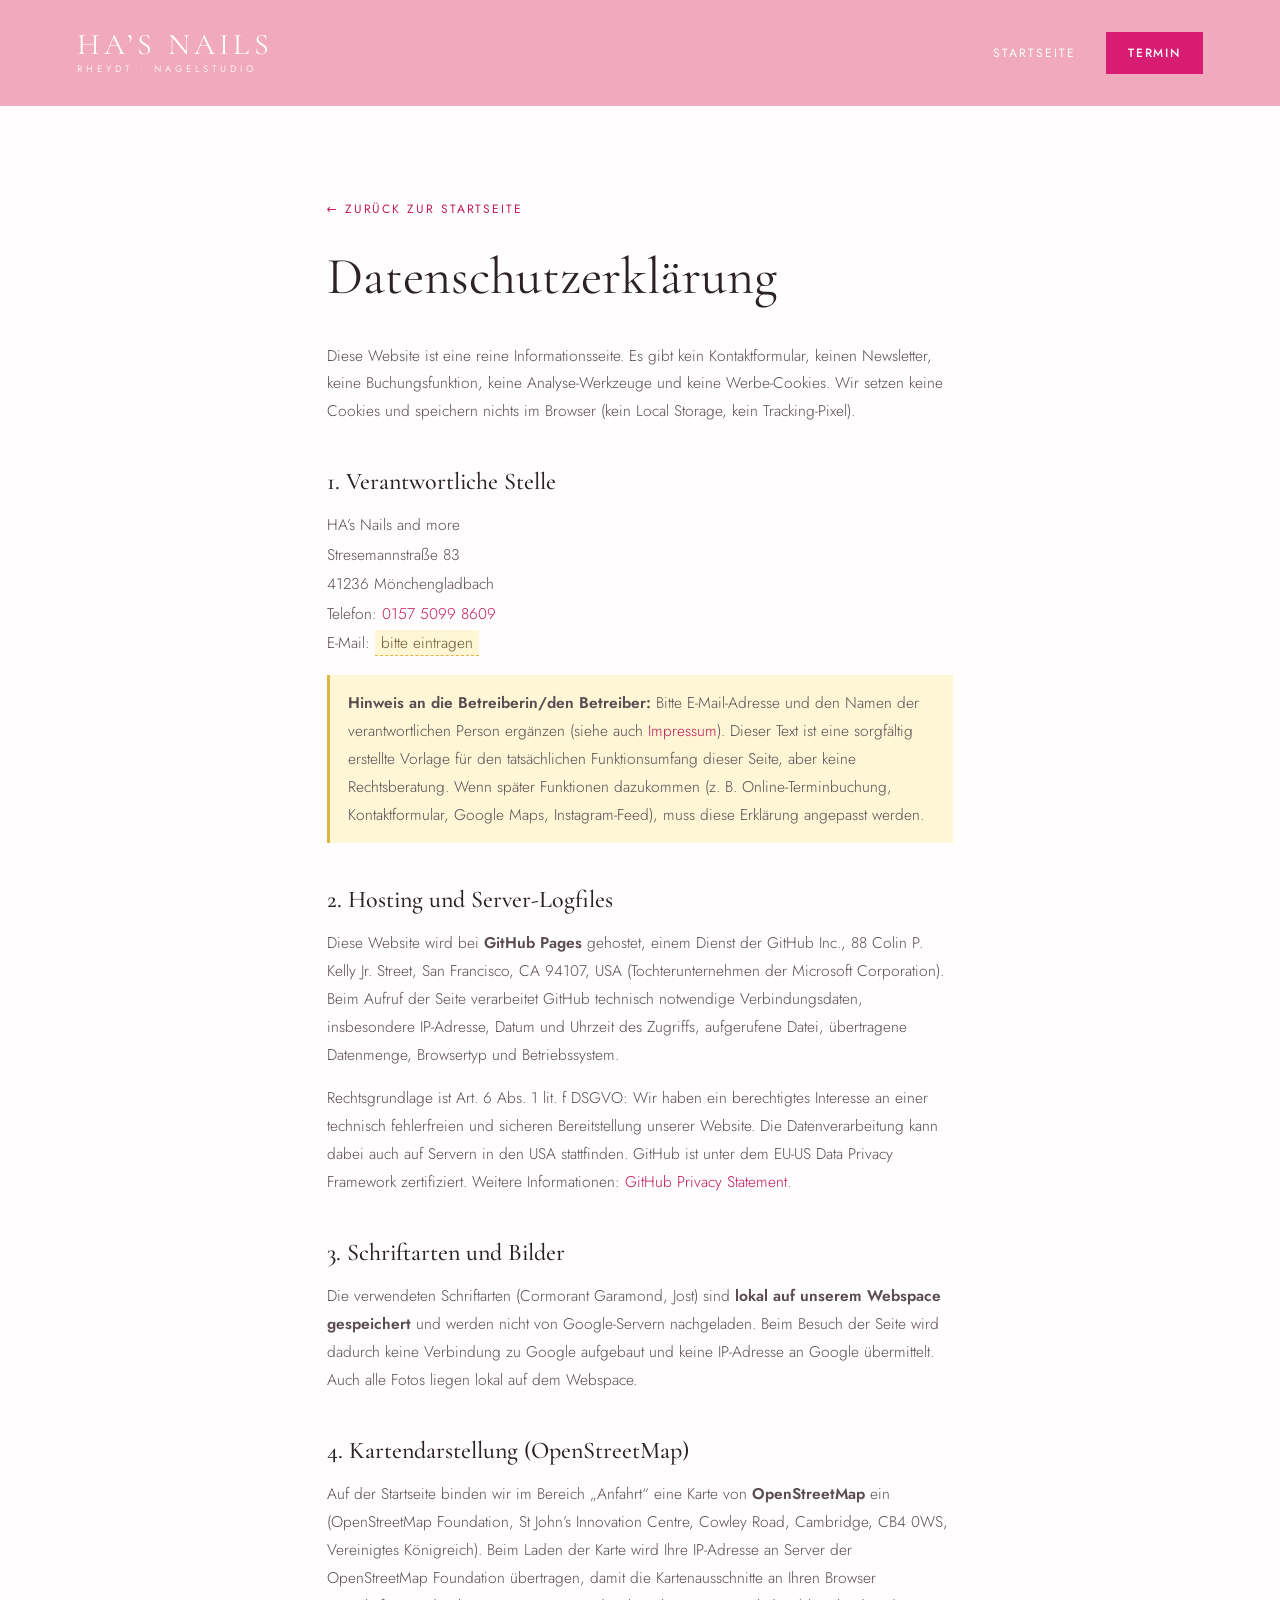
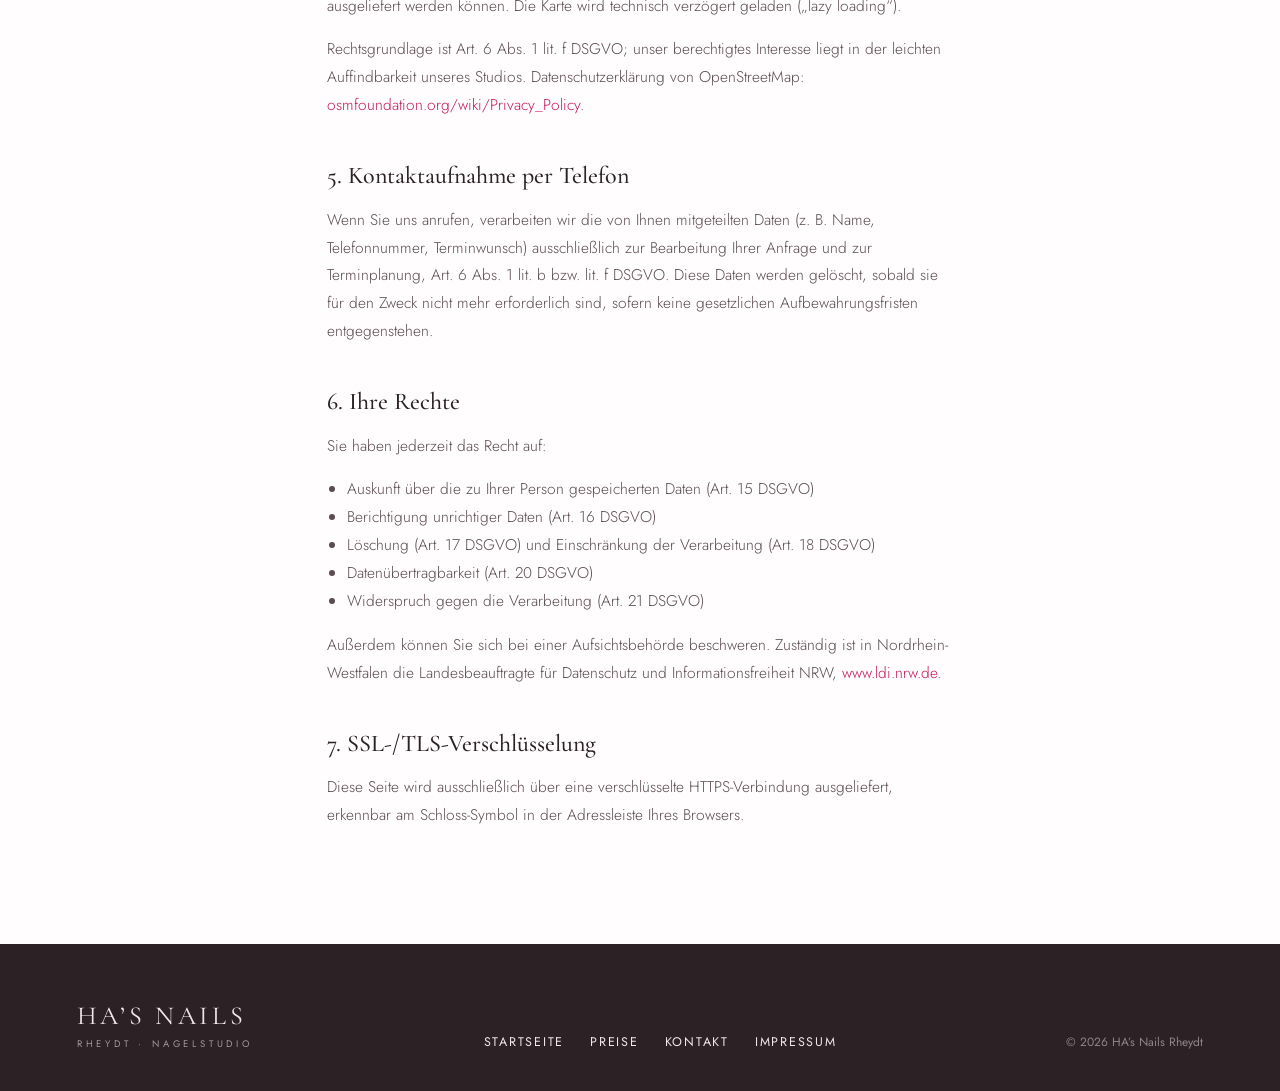
==== datenschutz.html @ 229a4b53 "Website für HA's Nails Rheydt aus Design-Entwurf umgesetzt Statische Umsetzung des Claude-Design-Ent" ====
<!DOCTYPE html>
<html lang="de">
<head>
<meta charset="utf-8">
<meta name="viewport" content="width=device-width, initial-scale=1">
<title>Datenschutz &ndash; HA&rsquo;s Nails Rheydt</title>
<meta name="description" content="Datenschutzerklärung des Nagelstudios HA&rsquo;s Nails in Mönchengladbach-Rheydt.">
<meta name="robots" content="noindex">
<meta name="theme-color" content="#f0a9bd">
<link rel="icon" href="assets/favicon.svg" type="image/svg+xml">
<link rel="stylesheet" href="assets/fonts/fonts.css">
<link rel="stylesheet" href="assets/css/style.css">
</head>
<body>

<div class="legal-header">
  <header class="topbar">
    <a class="brand" href="index.html">
      <span class="brand__name">HA&rsquo;S NAILS</span>
      <span class="brand__sub">RHEYDT &middot; NAGELSTUDIO</span>
    </a>
    <nav class="nav">
      <a href="index.html">Startseite</a>
      <a class="btn btn--sm" href="tel:+4915750998609">Termin</a>
    </nav>
  </header>
</div>

<main class="legal">
  <a class="legal__back" href="index.html">&larr; Zurück zur Startseite</a>
  <h1>Datenschutzerklärung</h1>

  <p>
    Diese Website ist eine reine Informationsseite. Es gibt kein Kontaktformular, keinen Newsletter,
    keine Buchungsfunktion, keine Analyse-Werkzeuge und keine Werbe-Cookies. Wir setzen keine Cookies und
    speichern nichts im Browser (kein Local Storage, kein Tracking-Pixel).
  </p>

  <h2>1. Verantwortliche Stelle</h2>
  <address>
    HA&rsquo;s Nails and more<br>
    Stresemannstraße 83<br>
    41236 Mönchengladbach<br>
    Telefon: <a href="tel:+4915750998609">0157 5099 8609</a><br>
    E-Mail: <span data-todo>bitte eintragen</span>
  </address>
  <p class="todo">
    <strong>Hinweis an die Betreiberin/den Betreiber:</strong> Bitte E-Mail-Adresse und den Namen der
    verantwortlichen Person ergänzen (siehe auch <a href="impressum.html">Impressum</a>). Dieser Text ist
    eine sorgfältig erstellte Vorlage für den tatsächlichen Funktionsumfang dieser Seite, aber keine
    Rechtsberatung. Wenn später Funktionen dazukommen (z.&nbsp;B. Online-Terminbuchung, Kontaktformular,
    Google&nbsp;Maps, Instagram-Feed), muss diese Erklärung angepasst werden.
  </p>

  <h2>2. Hosting und Server-Logfiles</h2>
  <p>
    Diese Website wird bei <strong>GitHub Pages</strong> gehostet, einem Dienst der GitHub&nbsp;Inc.,
    88 Colin P. Kelly Jr. Street, San Francisco, CA 94107, USA (Tochterunternehmen der Microsoft&nbsp;Corporation).
    Beim Aufruf der Seite verarbeitet GitHub technisch notwendige Verbindungsdaten, insbesondere
    IP-Adresse, Datum und Uhrzeit des Zugriffs, aufgerufene Datei, übertragene Datenmenge,
    Browsertyp und Betriebssystem.
  </p>
  <p>
    Rechtsgrundlage ist Art.&nbsp;6 Abs.&nbsp;1 lit.&nbsp;f DSGVO: Wir haben ein berechtigtes Interesse an
    einer technisch fehlerfreien und sicheren Bereitstellung unserer Website. Die Datenverarbeitung kann
    dabei auch auf Servern in den USA stattfinden. GitHub ist unter dem
    EU-US Data Privacy Framework zertifiziert. Weitere Informationen:
    <a href="https://docs.github.com/site-policy/privacy-policies/github-general-privacy-statement" target="_blank" rel="noopener">GitHub Privacy Statement</a>.
  </p>

  <h2>3. Schriftarten und Bilder</h2>
  <p>
    Die verwendeten Schriftarten (Cormorant&nbsp;Garamond, Jost) sind <strong>lokal auf unserem Webspace
    gespeichert</strong> und werden nicht von Google-Servern nachgeladen. Beim Besuch der Seite wird
    dadurch keine Verbindung zu Google aufgebaut und keine IP-Adresse an Google übermittelt.
    Auch alle Fotos liegen lokal auf dem Webspace.
  </p>

  <h2>4. Kartendarstellung (OpenStreetMap)</h2>
  <p>
    Auf der Startseite binden wir im Bereich „Anfahrt“ eine Karte von
    <strong>OpenStreetMap</strong> ein (OpenStreetMap Foundation, St John&rsquo;s Innovation Centre,
    Cowley Road, Cambridge, CB4 0WS, Vereinigtes Königreich). Beim Laden der Karte wird Ihre IP-Adresse
    an Server der OpenStreetMap Foundation übertragen, damit die Kartenausschnitte an Ihren Browser
    ausgeliefert werden können. Die Karte wird technisch verzögert geladen („lazy loading“).
  </p>
  <p>
    Rechtsgrundlage ist Art.&nbsp;6 Abs.&nbsp;1 lit.&nbsp;f DSGVO; unser berechtigtes Interesse liegt in
    der leichten Auffindbarkeit unseres Studios. Datenschutzerklärung von OpenStreetMap:
    <a href="https://osmfoundation.org/wiki/Privacy_Policy" target="_blank" rel="noopener">osmfoundation.org/wiki/Privacy_Policy</a>.
  </p>

  <h2>5. Kontaktaufnahme per Telefon</h2>
  <p>
    Wenn Sie uns anrufen, verarbeiten wir die von Ihnen mitgeteilten Daten (z.&nbsp;B. Name, Telefonnummer,
    Terminwunsch) ausschließlich zur Bearbeitung Ihrer Anfrage und zur Terminplanung, Art.&nbsp;6
    Abs.&nbsp;1 lit.&nbsp;b bzw. lit.&nbsp;f DSGVO. Diese Daten werden gelöscht, sobald sie für den Zweck
    nicht mehr erforderlich sind, sofern keine gesetzlichen Aufbewahrungsfristen entgegenstehen.
  </p>

  <h2>6. Ihre Rechte</h2>
  <p>Sie haben jederzeit das Recht auf:</p>
  <ul>
    <li>Auskunft über die zu Ihrer Person gespeicherten Daten (Art.&nbsp;15 DSGVO)</li>
    <li>Berichtigung unrichtiger Daten (Art.&nbsp;16 DSGVO)</li>
    <li>Löschung (Art.&nbsp;17 DSGVO) und Einschränkung der Verarbeitung (Art.&nbsp;18 DSGVO)</li>
    <li>Datenübertragbarkeit (Art.&nbsp;20 DSGVO)</li>
    <li>Widerspruch gegen die Verarbeitung (Art.&nbsp;21 DSGVO)</li>
  </ul>
  <p>
    Außerdem können Sie sich bei einer Aufsichtsbehörde beschweren. Zuständig ist in Nordrhein-Westfalen
    die Landesbeauftragte für Datenschutz und Informationsfreiheit NRW,
    <a href="https://www.ldi.nrw.de" target="_blank" rel="noopener">www.ldi.nrw.de</a>.
  </p>

  <h2>7. SSL-/TLS-Verschlüsselung</h2>
  <p>
    Diese Seite wird ausschließlich über eine verschlüsselte HTTPS-Verbindung ausgeliefert, erkennbar am
    Schloss-Symbol in der Adressleiste Ihres Browsers.
  </p>
</main>

<footer class="footer">
  <div class="footer__inner">
    <div>
      <div class="footer__name">HA&rsquo;S NAILS</div>
      <div class="footer__sub">RHEYDT &middot; NAGELSTUDIO</div>
    </div>
    <nav class="footer__nav">
      <a href="index.html">Startseite</a>
      <a href="index.html#preise">Preise</a>
      <a href="index.html#kontakt">Kontakt</a>
      <a href="impressum.html">Impressum</a>
    </nav>
    <div class="footer__meta">&copy; 2026 HA&rsquo;s Nails Rheydt</div>
  </div>
</footer>

</body>
</html>
---- assets/fonts/fonts.css ----
@font-face {
  font-family: 'Cormorant Garamond';
  font-style: normal;
  font-weight: 300;
  font-display: swap;
  src: url(./co3bmX5slCNuHLi8bLeY9MK7whWMhyjYp3tKgS4.woff2) format('woff2');
  unicode-range: U+0100-02BA, U+02BD-02C5, U+02C7-02CC, U+02CE-02D7, U+02DD-02FF, U+0304, U+0308, U+0329, U+1D00-1DBF, U+1E00-1E9F, U+1EF2-1EFF, U+2020, U+20A0-20AB, U+20AD-20C0, U+2113, U+2C60-2C7F, U+A720-A7FF;
}
@font-face {
  font-family: 'Cormorant Garamond';
  font-style: normal;
  font-weight: 300;
  font-display: swap;
  src: url(./co3bmX5slCNuHLi8bLeY9MK7whWMhyjYqXtK.woff2) format('woff2');
  unicode-range: U+0000-00FF, U+0131, U+0152-0153, U+02BB-02BC, U+02C6, U+02DA, U+02DC, U+0304, U+0308, U+0329, U+2000-206F, U+20AC, U+2122, U+2191, U+2193, U+2212, U+2215, U+FEFF, U+FFFD;
}
@font-face {
  font-family: 'Cormorant Garamond';
  font-style: normal;
  font-weight: 400;
  font-display: swap;
  src: url(./co3bmX5slCNuHLi8bLeY9MK7whWMhyjYp3tKgS4.woff2) format('woff2');
  unicode-range: U+0100-02BA, U+02BD-02C5, U+02C7-02CC, U+02CE-02D7, U+02DD-02FF, U+0304, U+0308, U+0329, U+1D00-1DBF, U+1E00-1E9F, U+1EF2-1EFF, U+2020, U+20A0-20AB, U+20AD-20C0, U+2113, U+2C60-2C7F, U+A720-A7FF;
}
@font-face {
  font-family: 'Cormorant Garamond';
  font-style: normal;
  font-weight: 400;
  font-display: swap;
  src: url(./co3bmX5slCNuHLi8bLeY9MK7whWMhyjYqXtK.woff2) format('woff2');
  unicode-range: U+0000-00FF, U+0131, U+0152-0153, U+02BB-02BC, U+02C6, U+02DA, U+02DC, U+0304, U+0308, U+0329, U+2000-206F, U+20AC, U+2122, U+2191, U+2193, U+2212, U+2215, U+FEFF, U+FFFD;
}
@font-face {
  font-family: 'Cormorant Garamond';
  font-style: normal;
  font-weight: 500;
  font-display: swap;
  src: url(./co3bmX5slCNuHLi8bLeY9MK7whWMhyjYp3tKgS4.woff2) format('woff2');
  unicode-range: U+0100-02BA, U+02BD-02C5, U+02C7-02CC, U+02CE-02D7, U+02DD-02FF, U+0304, U+0308, U+0329, U+1D00-1DBF, U+1E00-1E9F, U+1EF2-1EFF, U+2020, U+20A0-20AB, U+20AD-20C0, U+2113, U+2C60-2C7F, U+A720-A7FF;
}
@font-face {
  font-family: 'Cormorant Garamond';
  font-style: normal;
  font-weight: 500;
  font-display: swap;
  src: url(./co3bmX5slCNuHLi8bLeY9MK7whWMhyjYqXtK.woff2) format('woff2');
  unicode-range: U+0000-00FF, U+0131, U+0152-0153, U+02BB-02BC, U+02C6, U+02DA, U+02DC, U+0304, U+0308, U+0329, U+2000-206F, U+20AC, U+2122, U+2191, U+2193, U+2212, U+2215, U+FEFF, U+FFFD;
}
@font-face {
  font-family: 'Jost';
  font-style: normal;
  font-weight: 300;
  font-display: swap;
  src: url(./92zatBhPNqw73ord4iYl.woff2) format('woff2');
  unicode-range: U+0100-02BA, U+02BD-02C5, U+02C7-02CC, U+02CE-02D7, U+02DD-02FF, U+0304, U+0308, U+0329, U+1D00-1DBF, U+1E00-1E9F, U+1EF2-1EFF, U+2020, U+20A0-20AB, U+20AD-20C0, U+2113, U+2C60-2C7F, U+A720-A7FF;
}
@font-face {
  font-family: 'Jost';
  font-style: normal;
  font-weight: 300;
  font-display: swap;
  src: url(./92zatBhPNqw73oTd4g.woff2) format('woff2');
  unicode-range: U+0000-00FF, U+0131, U+0152-0153, U+02BB-02BC, U+02C6, U+02DA, U+02DC, U+0304, U+0308, U+0329, U+2000-206F, U+20AC, U+2122, U+2191, U+2193, U+2212, U+2215, U+FEFF, U+FFFD;
}
@font-face {
  font-family: 'Jost';
  font-style: normal;
  font-weight: 400;
  font-display: swap;
  src: url(./92zatBhPNqw73ord4iYl.woff2) format('woff2');
  unicode-range: U+0100-02BA, U+02BD-02C5, U+02C7-02CC, U+02CE-02D7, U+02DD-02FF, U+0304, U+0308, U+0329, U+1D00-1DBF, U+1E00-1E9F, U+1EF2-1EFF, U+2020, U+20A0-20AB, U+20AD-20C0, U+2113, U+2C60-2C7F, U+A720-A7FF;
}
@font-face {
  font-family: 'Jost';
  font-style: normal;
  font-weight: 400;
  font-display: swap;
  src: url(./92zatBhPNqw73oTd4g.woff2) format('woff2');
  unicode-range: U+0000-00FF, U+0131, U+0152-0153, U+02BB-02BC, U+02C6, U+02DA, U+02DC, U+0304, U+0308, U+0329, U+2000-206F, U+20AC, U+2122, U+2191, U+2193, U+2212, U+2215, U+FEFF, U+FFFD;
}
@font-face {
  font-family: 'Jost';
  font-style: normal;
  font-weight: 500;
  font-display: swap;
  src: url(./92zatBhPNqw73ord4iYl.woff2) format('woff2');
  unicode-range: U+0100-02BA, U+02BD-02C5, U+02C7-02CC, U+02CE-02D7, U+02DD-02FF, U+0304, U+0308, U+0329, U+1D00-1DBF, U+1E00-1E9F, U+1EF2-1EFF, U+2020, U+20A0-20AB, U+20AD-20C0, U+2113, U+2C60-2C7F, U+A720-A7FF;
}
@font-face {
  font-family: 'Jost';
  font-style: normal;
  font-weight: 500;
  font-display: swap;
  src: url(./92zatBhPNqw73oTd4g.woff2) format('woff2');
  unicode-range: U+0000-00FF, U+0131, U+0152-0153, U+02BB-02BC, U+02C6, U+02DA, U+02DC, U+0304, U+0308, U+0329, U+2000-206F, U+20AC, U+2122, U+2191, U+2193, U+2212, U+2215, U+FEFF, U+FFFD;
}
@font-face {
  font-family: 'Jost';
  font-style: normal;
  font-weight: 600;
  font-display: swap;
  src: url(./92zatBhPNqw73ord4iYl.woff2) format('woff2');
  unicode-range: U+0100-02BA, U+02BD-02C5, U+02C7-02CC, U+02CE-02D7, U+02DD-02FF, U+0304, U+0308, U+0329, U+1D00-1DBF, U+1E00-1E9F, U+1EF2-1EFF, U+2020, U+20A0-20AB, U+20AD-20C0, U+2113, U+2C60-2C7F, U+A720-A7FF;
}
@font-face {
  font-family: 'Jost';
  font-style: normal;
  font-weight: 600;
  font-display: swap;
  src: url(./92zatBhPNqw73oTd4g.woff2) format('woff2');
  unicode-range: U+0000-00FF, U+0131, U+0152-0153, U+02BB-02BC, U+02C6, U+02DA, U+02DC, U+0304, U+0308, U+0329, U+2000-206F, U+20AC, U+2122, U+2191, U+2193, U+2212, U+2215, U+FEFF, U+FFFD;
}
---- assets/css/style.css ----
/* HA's Nails Rheydt — Nagelstudio Mönchengladbach */

:root {
  --pink:        #f0a9bd;
  --pink-soft:   #faeef1;
  --pink-line:   #eddbe1;
  --accent:      #d81b73;
  --accent-dark: #ad0f58;
  --link:        #c2185b;
  --ink:         #2c2226;
  --ink-soft:    #5b4b52;
  --ink-mute:    #7b6a71;
  --label:       #c48a9b;
  --paper:       #fffdfd;
  --serif: 'Cormorant Garamond', Georgia, serif;
  --sans: 'Jost', system-ui, -apple-system, 'Segoe UI', sans-serif;
}

* { box-sizing: border-box; }

html { scroll-behavior: smooth; }

body {
  margin: 0;
  background: var(--paper);
  font-family: var(--sans);
  color: var(--ink);
  -webkit-font-smoothing: antialiased;
  overflow-x: hidden;
}

img { max-width: 100%; display: block; }

a { color: var(--link); text-decoration: none; transition: color .2s ease; }
a:hover { color: #8e1144; }

:focus-visible { outline: 2px solid var(--accent); outline-offset: 3px; }

h1, h2, h3 { text-wrap: balance; }

.wrap { max-width: 1180px; margin: 0 auto; }

.eyebrow {
  font-size: 10.5px;
  letter-spacing: .36em;
  text-transform: uppercase;
  color: var(--label);
  margin: 0 0 14px;
}

.h-serif {
  font-family: var(--serif);
  font-weight: 400;
  font-size: clamp(30px, 3.4vw, 44px);
  line-height: 1.15;
  margin: 0;
}

.btn {
  display: inline-block;
  background: var(--accent);
  color: #fff;
  padding: 16px 32px;
  font-size: 12px;
  letter-spacing: .2em;
  text-transform: uppercase;
  font-weight: 500;
  transition: background .25s ease, transform .25s ease;
}
.btn:hover { background: var(--accent-dark); color: #fff; transform: translateY(-2px); }
.btn--sm { padding: 12px 22px; letter-spacing: .16em; }

@keyframes rise { from { opacity: 0; transform: translateY(14px); } to { opacity: 1; transform: none; } }

/* ---------- HERO ---------- */

.hero {
  position: relative;
  background: var(--pink);
  padding: 0 0 90px;
  clip-path: polygon(0 0, 100% 0, 100% 90%, 0 100%);
}

.topbar {
  display: flex;
  align-items: center;
  justify-content: space-between;
  gap: 32px;
  padding: 30px 6vw 0;
  max-width: 1400px;
  margin: 0 auto;
}

.brand { display: flex; flex-direction: column; gap: 2px; }
.brand__name {
  font-family: var(--serif);
  font-size: 30px;
  letter-spacing: .14em;
  color: #fff;
  line-height: 1;
}
.brand__sub { font-size: 9.5px; letter-spacing: .42em; color: #ffffffcc; }

.nav { display: flex; align-items: center; gap: 30px; }
.nav a {
  color: #fff;
  font-size: 12px;
  letter-spacing: .16em;
  text-transform: uppercase;
}
.nav a:hover { color: #ffffffcc; }
.nav .btn:hover { color: #fff; }

.nav-toggle {
  display: none;
  background: none;
  border: 0;
  color: #fff;
  font-size: 11px;
  letter-spacing: .2em;
  text-transform: uppercase;
  padding: 10px 0;
  cursor: pointer;
  font-family: var(--sans);
}

.hero__grid {
  display: grid;
  grid-template-columns: minmax(320px, 1fr) minmax(320px, 1.05fr);
  gap: 40px;
  align-items: center;
  max-width: 1400px;
  margin: 0 auto;
  padding: 70px 6vw 0;
}

.hero__text { animation: rise .7s ease both; }

.hero h1 {
  font-family: var(--serif);
  font-weight: 300;
  font-size: clamp(46px, 5.6vw, 86px);
  line-height: 1.03;
  color: #fff;
  margin: 0 0 26px;
}

.hero p {
  font-size: 16px;
  line-height: 1.75;
  color: #ffffffdd;
  max-width: 430px;
  margin: 0 0 34px;
  font-weight: 300;
}

.hero__cta { display: flex; flex-wrap: wrap; gap: 14px; align-items: center; }
.hero__cta span { font-size: 13px; color: #ffffffcc; letter-spacing: .05em; }

.hero__media {
  position: relative;
  height: clamp(320px, 38vw, 470px);
  animation: rise .7s .1s ease both;
}
.hero__media img {
  width: 100%;
  height: 100%;
  object-fit: cover;
  border-radius: 4px;
  box-shadow: 0 30px 60px -30px #2c222666;
}

/* ---------- STUDIO ---------- */

.studio {
  max-width: 1180px;
  margin: 0 auto;
  padding: clamp(60px, 7vw, 100px) 6vw 110px;
  position: relative;
  z-index: 2;
}

.studio__grid {
  display: grid;
  grid-template-columns: minmax(280px, .85fr) minmax(300px, 1fr);
  gap: clamp(36px, 6vw, 90px);
  align-items: center;
}

.studio__media {
  height: clamp(360px, 42vw, 520px);
  box-shadow: 0 30px 60px -30px #2c222640;
}
.studio__media img { width: 100%; height: 100%; object-fit: cover; }

.studio h2 {
  font-family: var(--serif);
  font-weight: 400;
  font-size: clamp(32px, 3.6vw, 46px);
  line-height: 1.12;
  margin: 0 0 22px;
}

.studio__lead {
  font-size: 15.5px;
  line-height: 1.8;
  color: var(--ink-soft);
  margin: 0 0 26px;
  font-weight: 300;
  max-width: 520px;
}

.ticks { list-style: none; padding: 0; margin: 0; display: flex; flex-direction: column; gap: 16px; }
.ticks li { display: flex; gap: 14px; align-items: flex-start; }
.ticks li::before {
  content: "";
  flex: none;
  width: 7px;
  height: 7px;
  border-radius: 50%;
  background: #e88ba6;
  margin-top: 8px;
}
.ticks span { font-size: 15px; line-height: 1.7; color: var(--ink-soft); font-weight: 300; }

/* ---------- CLAIM ---------- */

.claim { text-align: center; padding: 0 6vw 100px; }
.claim__rule { width: 52px; height: 1px; background: #e6c4ce; margin: 0 auto 26px; }
.claim h2 {
  font-family: var(--serif);
  font-weight: 400;
  font-size: clamp(34px, 5vw, 64px);
  margin: 0;
  line-height: 1.1;
}

/* ---------- LEISTUNGEN ---------- */

.services { background: var(--pink-soft); padding: clamp(70px, 8vw, 110px) 6vw; }

.services__head {
  display: flex;
  flex-wrap: wrap;
  align-items: flex-end;
  justify-content: space-between;
  gap: 24px;
  margin-bottom: 52px;
}
.services__head p { font-size: 14px; color: var(--ink-mute); margin: 0; font-weight: 300; max-width: 380px; }

.services__grid {
  display: grid;
  grid-template-columns: repeat(auto-fit, minmax(250px, 1fr));
  gap: 14px;
}

.card {
  background: var(--paper);
  border: 1px solid var(--pink-line);
  padding: 38px 32px 42px;
  display: flex;
  flex-direction: column;
  gap: 12px;
  transition: background .25s ease, transform .25s ease, box-shadow .25s ease;
}
.card:hover {
  background: #fff;
  transform: translateY(-4px);
  box-shadow: 0 24px 40px -28px #2c222659;
}
.card__no { font-family: var(--serif); font-size: 24px; color: #e2a3b5; }
.card h3 { font-family: var(--serif); font-weight: 500; font-size: 23px; margin: 0; }
.card p { font-size: 14.5px; line-height: 1.7; color: #6b5b62; margin: 0; font-weight: 300; }
.card__price {
  margin-top: auto;
  padding-top: 18px;
  font-size: 12px;
  letter-spacing: .16em;
  text-transform: uppercase;
  color: var(--link);
}

/* ---------- GALERIE ---------- */

.gallery { padding: clamp(70px, 8vw, 110px) 6vw; }
.gallery__head { text-align: center; margin-bottom: 46px; }
.gallery__head .eyebrow { margin-bottom: 12px; }

.gallery__grid {
  display: grid;
  grid-template-columns: repeat(auto-fit, minmax(220px, 1fr));
  grid-auto-rows: 230px;
  gap: 14px;
}
.gallery__grid figure { margin: 0; overflow: hidden; border-radius: 3px; }
.gallery__grid img {
  width: 100%;
  height: 100%;
  object-fit: cover;
  transition: transform .6s cubic-bezier(.2, .7, .3, 1);
}
.gallery__grid figure:hover img { transform: scale(1.05); }
.tall { grid-row: span 2; }
.wide { grid-column: span 2; }

/* ---------- PREISE ---------- */

.prices { padding: 0 6vw clamp(70px, 8vw, 110px); }
.prices__inner {
  max-width: 940px;
  margin: 0 auto;
  border-top: 1px solid var(--pink-line);
  padding-top: clamp(50px, 6vw, 80px);
}
.prices h2 { margin-bottom: 8px; }
.prices__note { font-size: 14px; color: var(--ink-mute); margin: 0 0 40px; font-weight: 300; }

.prices__grid {
  display: grid;
  grid-template-columns: repeat(auto-fit, minmax(330px, 1fr));
  gap: clamp(30px, 5vw, 64px);
}

.group h3 {
  font-size: 11px;
  letter-spacing: .3em;
  text-transform: uppercase;
  color: var(--link);
  margin: 0 0 22px;
  font-weight: 600;
}
.row {
  display: flex;
  align-items: baseline;
  gap: 10px;
  padding: 13px 0;
  border-bottom: 1px dashed #ecdde2;
}
.row__name { font-size: 15.5px; font-weight: 400; }
.row__fill { flex: 1; }
.row__price { font-family: var(--serif); font-size: 19px; color: #3a2c32; }

/* ---------- KONTAKT ---------- */

.contact { padding: clamp(70px, 8vw, 110px) 6vw; }
.contact__grid {
  display: grid;
  grid-template-columns: repeat(auto-fit, minmax(300px, 1fr));
  gap: clamp(36px, 6vw, 72px);
}
.contact h2 {
  font-family: var(--serif);
  font-weight: 400;
  font-size: clamp(30px, 3.4vw, 44px);
  margin: 0 0 28px;
  line-height: 1.1;
}
.contact__links { display: flex; flex-direction: column; gap: 10px; margin-bottom: 32px; align-items: flex-start; }
.contact__phone { font-size: 19px; letter-spacing: .02em; }
.contact__route { font-size: 14px; letter-spacing: .14em; text-transform: uppercase; }
.contact h3 {
  font-size: 11px;
  letter-spacing: .3em;
  text-transform: uppercase;
  color: var(--link);
  margin: 0 0 16px;
  font-weight: 600;
}
.hours { max-width: 400px; }
.hours__row {
  display: flex;
  justify-content: space-between;
  gap: 16px;
  padding: 11px 0;
  border-bottom: 1px solid #f2e6ea;
  font-size: 15px;
  font-weight: 300;
}
.hours__row--today { font-weight: 500; }
.hours__day { color: #3a2c32; }
.hours__time { color: #6b5b62; }

.map {
  min-height: clamp(320px, 36vw, 460px);
  border-radius: 3px;
  overflow: hidden;
  border: 1px solid var(--pink-line);
}
.map iframe { width: 100%; height: 100%; min-height: clamp(320px, 36vw, 460px); border: 0; display: block; }

/* ---------- FOOTER ---------- */

.footer { background: var(--ink); color: #f3e6ea; padding: 56px 6vw 40px; }
.footer__inner {
  max-width: 1180px;
  margin: 0 auto;
  display: flex;
  flex-wrap: wrap;
  gap: 28px;
  justify-content: space-between;
  align-items: flex-end;
}
.footer__name { font-family: var(--serif); font-size: 26px; letter-spacing: .14em; margin-bottom: 6px; }
.footer__sub { font-size: 9.5px; letter-spacing: .4em; color: #f3e6ea99; }
.footer__nav { display: flex; flex-wrap: wrap; gap: 26px; font-size: 12.5px; letter-spacing: .14em; text-transform: uppercase; }
.footer__nav a { color: #f3e6ea; }
.footer__nav a:hover { color: var(--pink); }
.footer__meta { font-size: 12px; color: #f3e6ea80; }
.footer__credit {
  max-width: 1180px;
  margin: 36px auto 0;
  padding-top: 20px;
  border-top: 1px solid #ffffff1a;
  font-size: 11px;
  color: #f3e6ea66;
  line-height: 1.7;
}
.footer__credit a { color: #f3e6ea99; text-decoration: underline; }

/* ---------- LEGAL PAGES ---------- */

.legal { max-width: 780px; margin: 0 auto; padding: clamp(50px, 7vw, 90px) 6vw clamp(60px, 8vw, 100px); }
.legal__back { font-size: 12px; letter-spacing: .16em; text-transform: uppercase; }
.legal h1 {
  font-family: var(--serif);
  font-weight: 400;
  font-size: clamp(32px, 4.4vw, 52px);
  margin: 26px 0 34px;
}
.legal h2 {
  font-family: var(--serif);
  font-weight: 500;
  font-size: 24px;
  margin: 42px 0 14px;
}
.legal p, .legal li { font-size: 15.5px; line-height: 1.8; color: var(--ink-soft); font-weight: 300; }
.legal ul { padding-left: 20px; }
.legal address { font-style: normal; font-size: 15.5px; line-height: 1.9; color: var(--ink-soft); font-weight: 300; }
.legal .topbar { background: var(--pink); }
.todo {
  background: #fff6d6;
  border-left: 3px solid #e0b44a;
  padding: 14px 18px;
  font-size: 14px;
  line-height: 1.7;
  color: #6b5730;
  margin: 18px 0;
}

.legal-header { background: var(--pink); padding-bottom: 30px; }

/* ---------- RESPONSIVE ---------- */

@media (max-width: 900px) {
  .hero { clip-path: polygon(0 0, 100% 0, 100% 96%, 0 100%); padding-bottom: 70px; }
  .hero__grid { grid-template-columns: 1fr; gap: 34px; padding-top: 48px; }
  .hero__media { height: clamp(260px, 60vw, 380px); }
  .studio__grid { grid-template-columns: 1fr; }
  .studio__media { height: clamp(300px, 70vw, 440px); }
  .studio { padding-bottom: 80px; }
  .gallery__grid { grid-auto-rows: 200px; }

  .nav-toggle { display: block; }
  .nav {
    display: none;
    position: absolute;
    top: 84px;
    left: 6vw;
    right: 6vw;
    z-index: 20;
    flex-direction: column;
    align-items: stretch;
    gap: 0;
    background: #fff;
    padding: 8px 0;
    border-radius: 4px;
    box-shadow: 0 24px 50px -24px #2c222680;
  }
  .nav.is-open { display: flex; }
  .nav a { color: var(--ink); padding: 14px 22px; }
  .nav a:hover { color: var(--link); background: var(--pink-soft); }
  .nav .btn { background: none; color: var(--link); text-align: left; }
  .nav .btn:hover { background: var(--pink-soft); color: var(--link); transform: none; }
  .topbar { position: relative; align-items: flex-start; }
}

@media (max-width: 560px) {
  .gallery__grid { grid-template-columns: repeat(2, 1fr); grid-auto-rows: 150px; }
  .prices__grid { grid-template-columns: 1fr; }
  .footer__inner { flex-direction: column; align-items: flex-start; gap: 22px; }
  .hero__cta { flex-direction: column; align-items: flex-start; gap: 12px; }
  .btn { width: 100%; text-align: center; }
  .nav .btn { width: auto; }
}

@media (prefers-reduced-motion: reduce) {
  * { animation: none !important; transition: none !important; }
  html { scroll-behavior: auto; }
}

[data-todo] {
  background: #fff6d6;
  border-bottom: 1px dashed #e0b44a;
  color: #6b5730;
  padding: 1px 6px;
}

@media (min-width: 1000px) {
  .gallery__grid { grid-template-columns: repeat(4, 1fr); }
  .wide { grid-column: span 3; }
}
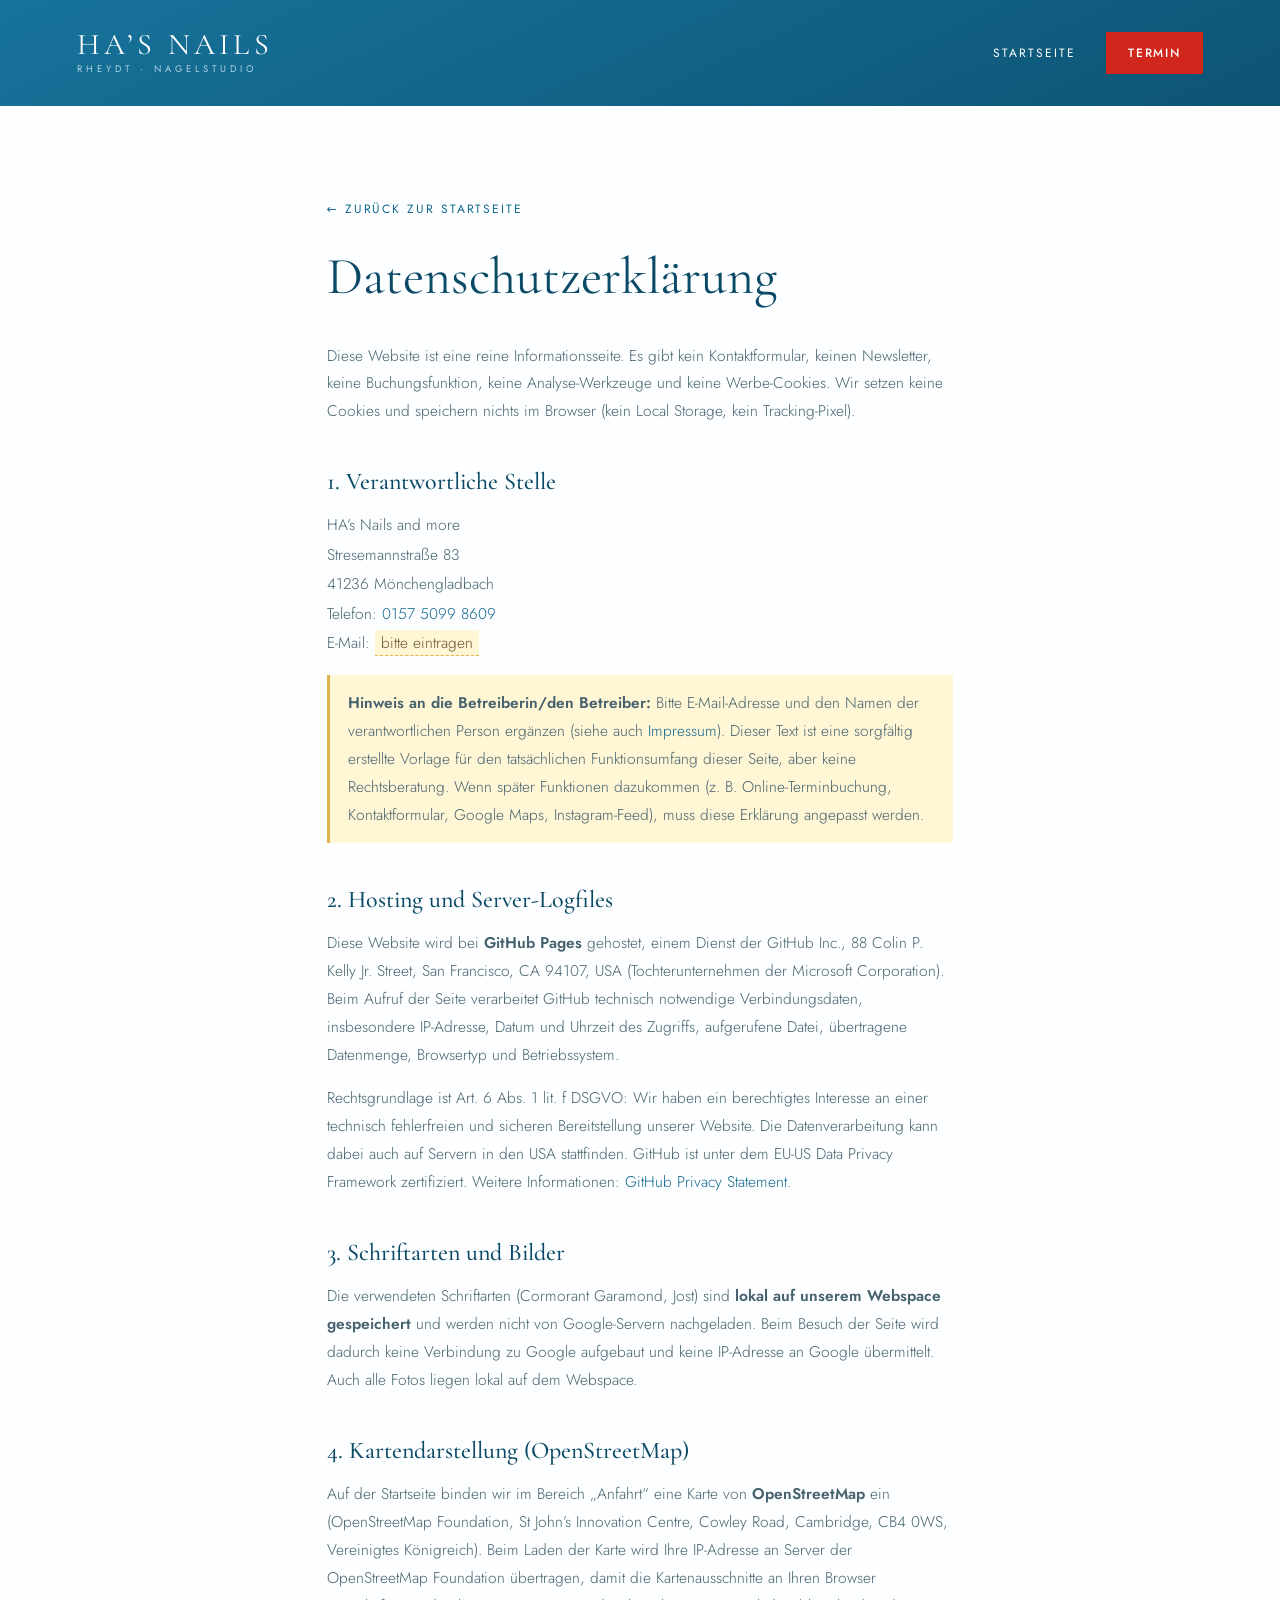
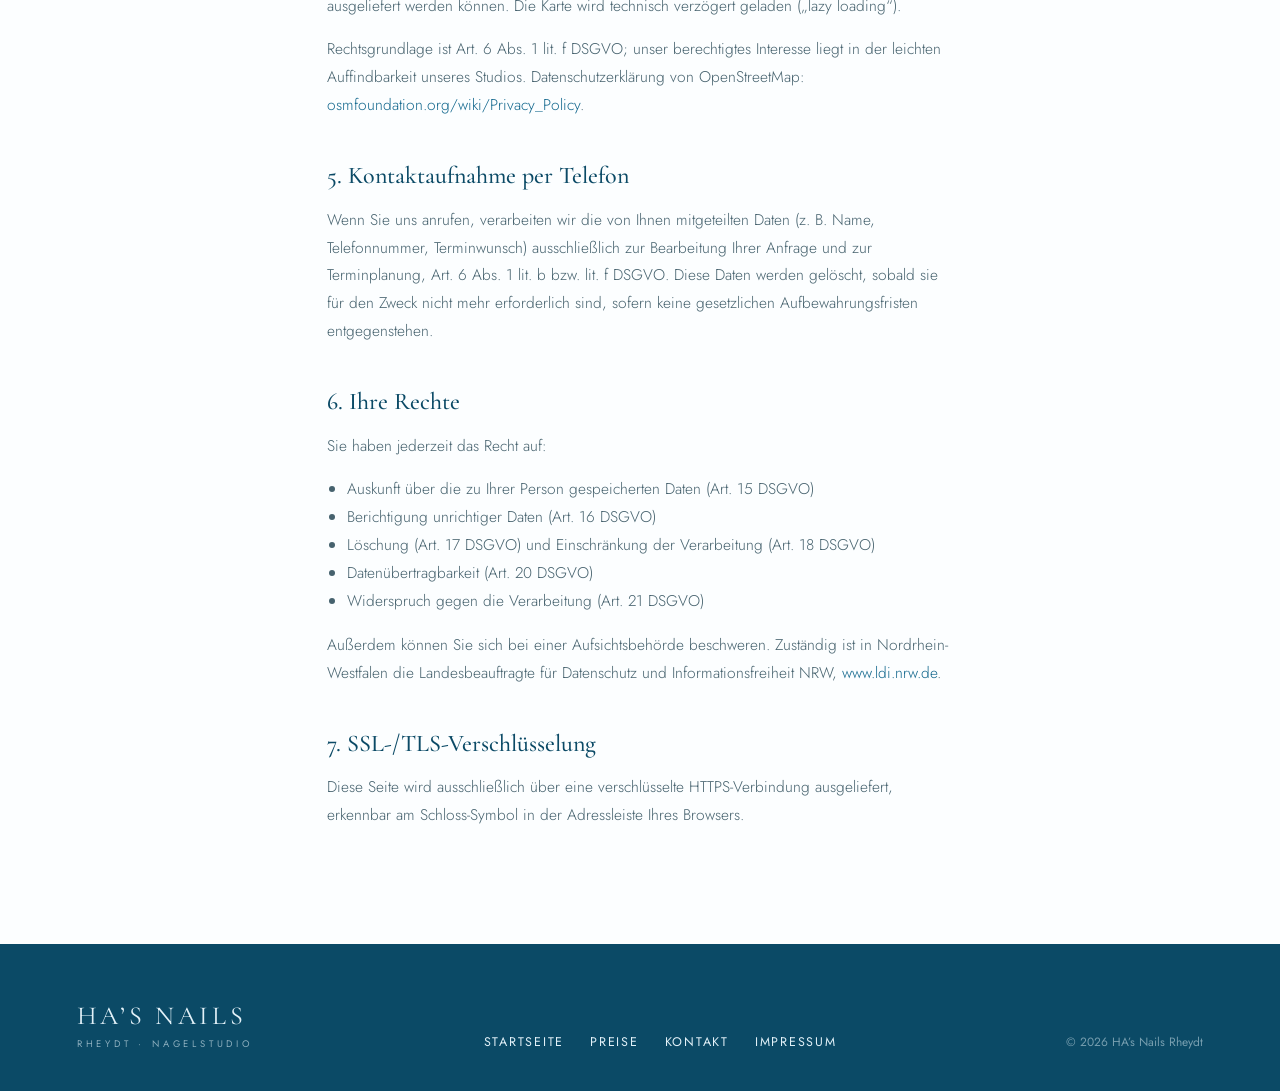
==== commit 1d58b3b2: "Farbschema an Corporate Design des Studios angepasst Rosa-Palette durch die Farben vom Studioschild " ====
--- a/datenschutz.html
+++ b/datenschutz.html
@@ -6,7 +6,7 @@
 <title>Datenschutz &ndash; HA&rsquo;s Nails Rheydt</title>
 <meta name="description" content="Datenschutzerklärung des Nagelstudios HA&rsquo;s Nails in Mönchengladbach-Rheydt.">
 <meta name="robots" content="noindex">
-<meta name="theme-color" content="#f0a9bd">
+<meta name="theme-color" content="#0d5474">
 <link rel="icon" href="assets/favicon.svg" type="image/svg+xml">
 <link rel="stylesheet" href="assets/fonts/fonts.css">
 <link rel="stylesheet" href="assets/css/style.css">
--- a/assets/css/style.css
+++ b/assets/css/style.css
@@ -1,17 +1,26 @@
-/* HA's Nails Rheydt — Nagelstudio Mönchengladbach */
+/* HA's Nails Rheydt — Nagelstudio Mönchengladbach
+   Farbwelt nach dem Corporate Design des Studios:
+   Petrolblau (Logo-Schrift), Eisblau (Schild-Hintergrund), Rot (Telefonnummer). */
 
 :root {
-  --pink:        #f0a9bd;
-  --pink-soft:   #faeef1;
-  --pink-line:   #eddbe1;
-  --accent:      #d81b73;
-  --accent-dark: #ad0f58;
-  --link:        #c2185b;
-  --ink:         #2c2226;
-  --ink-soft:    #5b4b52;
-  --ink-mute:    #7b6a71;
-  --label:       #c48a9b;
-  --paper:       #fffdfd;
+  --brand-deep:  #0b4a66;
+  --brand:       #12678d;
+  --brand-mid:   #3f9cc4;
+  --brand-light: #8fcbe3;
+
+  --ice:         #e6f3fa;
+  --ice-soft:    #f3fafd;
+  --line:        #d3e7f1;
+
+  --accent:      #d0261c;
+  --accent-dark: #a91b13;
+
+  --ink:         #10303d;
+  --ink-soft:    #46626e;
+  --ink-mute:    #6b8390;
+  --label:       #7aa8bd;
+  --paper:       #fcfeff;
+
   --serif: 'Cormorant Garamond', Georgia, serif;
   --sans: 'Jost', system-ui, -apple-system, 'Segoe UI', sans-serif;
 }
@@ -31,8 +40,8 @@
 
 img { max-width: 100%; display: block; }
 
-a { color: var(--link); text-decoration: none; transition: color .2s ease; }
-a:hover { color: #8e1144; }
+a { color: var(--brand); text-decoration: none; transition: color .2s ease; }
+a:hover { color: var(--brand-deep); }
 
 :focus-visible { outline: 2px solid var(--accent); outline-offset: 3px; }
 
@@ -54,6 +63,7 @@
   font-size: clamp(30px, 3.4vw, 44px);
   line-height: 1.15;
   margin: 0;
+  color: var(--brand-deep);
 }
 
 .btn {
@@ -76,7 +86,7 @@
 
 .hero {
   position: relative;
-  background: var(--pink);
+  background: linear-gradient(155deg, #17739b 0%, #0d5474 45%, #093f59 100%);
   padding: 0 0 90px;
   clip-path: polygon(0 0, 100% 0, 100% 90%, 0 100%);
 }
@@ -99,7 +109,7 @@
   color: #fff;
   line-height: 1;
 }
-.brand__sub { font-size: 9.5px; letter-spacing: .42em; color: #ffffffcc; }
+.brand__sub { font-size: 9.5px; letter-spacing: .42em; color: #d9edf7cc; }
 
 .nav { display: flex; align-items: center; gap: 30px; }
 .nav a {
@@ -108,7 +118,7 @@
   letter-spacing: .16em;
   text-transform: uppercase;
 }
-.nav a:hover { color: #ffffffcc; }
+.nav a:hover { color: var(--brand-light); }
 .nav .btn:hover { color: #fff; }
 
 .nav-toggle {
@@ -148,14 +158,14 @@
 .hero p {
   font-size: 16px;
   line-height: 1.75;
-  color: #ffffffdd;
+  color: #e4f2f9dd;
   max-width: 430px;
   margin: 0 0 34px;
   font-weight: 300;
 }
 
 .hero__cta { display: flex; flex-wrap: wrap; gap: 14px; align-items: center; }
-.hero__cta span { font-size: 13px; color: #ffffffcc; letter-spacing: .05em; }
+.hero__cta span { font-size: 13px; color: #d9edf7cc; letter-spacing: .05em; }
 
 .hero__media {
   position: relative;
@@ -167,7 +177,7 @@
   height: 100%;
   object-fit: cover;
   border-radius: 4px;
-  box-shadow: 0 30px 60px -30px #2c222666;
+  box-shadow: 0 30px 60px -30px #04283a99;
 }
 
 /* ---------- STUDIO ---------- */
@@ -189,7 +199,7 @@
 
 .studio__media {
   height: clamp(360px, 42vw, 520px);
-  box-shadow: 0 30px 60px -30px #2c222640;
+  box-shadow: 0 30px 60px -30px #0b3a4d59;
 }
 .studio__media img { width: 100%; height: 100%; object-fit: cover; }
 
@@ -199,6 +209,7 @@
   font-size: clamp(32px, 3.6vw, 46px);
   line-height: 1.12;
   margin: 0 0 22px;
+  color: var(--brand-deep);
 }
 
 .studio__lead {
@@ -218,7 +229,7 @@
   width: 7px;
   height: 7px;
   border-radius: 50%;
-  background: #e88ba6;
+  background: var(--brand-mid);
   margin-top: 8px;
 }
 .ticks span { font-size: 15px; line-height: 1.7; color: var(--ink-soft); font-weight: 300; }
@@ -226,18 +237,19 @@
 /* ---------- CLAIM ---------- */
 
 .claim { text-align: center; padding: 0 6vw 100px; }
-.claim__rule { width: 52px; height: 1px; background: #e6c4ce; margin: 0 auto 26px; }
+.claim__mark { width: 54px; height: auto; margin: 0 auto 18px; display: block; color: var(--brand-mid); }
 .claim h2 {
   font-family: var(--serif);
   font-weight: 400;
   font-size: clamp(34px, 5vw, 64px);
   margin: 0;
   line-height: 1.1;
+  color: var(--brand-deep);
 }
 
 /* ---------- LEISTUNGEN ---------- */
 
-.services { background: var(--pink-soft); padding: clamp(70px, 8vw, 110px) 6vw; }
+.services { background: var(--ice); padding: clamp(70px, 8vw, 110px) 6vw; }
 
 .services__head {
   display: flex;
@@ -257,7 +269,7 @@
 
 .card {
   background: var(--paper);
-  border: 1px solid var(--pink-line);
+  border: 1px solid var(--line);
   padding: 38px 32px 42px;
   display: flex;
   flex-direction: column;
@@ -267,18 +279,18 @@
 .card:hover {
   background: #fff;
   transform: translateY(-4px);
-  box-shadow: 0 24px 40px -28px #2c222659;
-}
-.card__no { font-family: var(--serif); font-size: 24px; color: #e2a3b5; }
-.card h3 { font-family: var(--serif); font-weight: 500; font-size: 23px; margin: 0; }
-.card p { font-size: 14.5px; line-height: 1.7; color: #6b5b62; margin: 0; font-weight: 300; }
+  box-shadow: 0 24px 40px -28px #0b3a4d73;
+}
+.card__no { font-family: var(--serif); font-size: 24px; color: var(--brand-mid); }
+.card h3 { font-family: var(--serif); font-weight: 500; font-size: 23px; margin: 0; color: var(--brand-deep); }
+.card p { font-size: 14.5px; line-height: 1.7; color: var(--ink-soft); margin: 0; font-weight: 300; }
 .card__price {
   margin-top: auto;
   padding-top: 18px;
   font-size: 12px;
   letter-spacing: .16em;
   text-transform: uppercase;
-  color: var(--link);
+  color: var(--brand);
 }
 
 /* ---------- GALERIE ---------- */
@@ -310,7 +322,7 @@
 .prices__inner {
   max-width: 940px;
   margin: 0 auto;
-  border-top: 1px solid var(--pink-line);
+  border-top: 1px solid var(--line);
   padding-top: clamp(50px, 6vw, 80px);
 }
 .prices h2 { margin-bottom: 8px; }
@@ -326,7 +338,7 @@
   font-size: 11px;
   letter-spacing: .3em;
   text-transform: uppercase;
-  color: var(--link);
+  color: var(--brand);
   margin: 0 0 22px;
   font-weight: 600;
 }
@@ -335,11 +347,11 @@
   align-items: baseline;
   gap: 10px;
   padding: 13px 0;
-  border-bottom: 1px dashed #ecdde2;
+  border-bottom: 1px dashed #dcebf3;
 }
 .row__name { font-size: 15.5px; font-weight: 400; }
 .row__fill { flex: 1; }
-.row__price { font-family: var(--serif); font-size: 19px; color: #3a2c32; }
+.row__price { font-family: var(--serif); font-size: 19px; color: var(--brand-deep); }
 
 /* ---------- KONTAKT ---------- */
 
@@ -355,15 +367,17 @@
   font-size: clamp(30px, 3.4vw, 44px);
   margin: 0 0 28px;
   line-height: 1.1;
+  color: var(--brand-deep);
 }
 .contact__links { display: flex; flex-direction: column; gap: 10px; margin-bottom: 32px; align-items: flex-start; }
-.contact__phone { font-size: 19px; letter-spacing: .02em; }
+.contact__phone { font-size: 21px; letter-spacing: .02em; color: var(--accent); font-weight: 500; }
+.contact__phone:hover { color: var(--accent-dark); }
 .contact__route { font-size: 14px; letter-spacing: .14em; text-transform: uppercase; }
 .contact h3 {
   font-size: 11px;
   letter-spacing: .3em;
   text-transform: uppercase;
-  color: var(--link);
+  color: var(--brand);
   margin: 0 0 16px;
   font-weight: 600;
 }
@@ -373,25 +387,25 @@
   justify-content: space-between;
   gap: 16px;
   padding: 11px 0;
-  border-bottom: 1px solid #f2e6ea;
+  border-bottom: 1px solid #e8f2f7;
   font-size: 15px;
   font-weight: 300;
 }
 .hours__row--today { font-weight: 500; }
-.hours__day { color: #3a2c32; }
-.hours__time { color: #6b5b62; }
+.hours__day { color: var(--brand-deep); }
+.hours__time { color: var(--ink-soft); }
 
 .map {
   min-height: clamp(320px, 36vw, 460px);
   border-radius: 3px;
   overflow: hidden;
-  border: 1px solid var(--pink-line);
+  border: 1px solid var(--line);
 }
 .map iframe { width: 100%; height: 100%; min-height: clamp(320px, 36vw, 460px); border: 0; display: block; }
 
 /* ---------- FOOTER ---------- */
 
-.footer { background: var(--ink); color: #f3e6ea; padding: 56px 6vw 40px; }
+.footer { background: var(--brand-deep); color: #e2f1f8; padding: 56px 6vw 40px; }
 .footer__inner {
   max-width: 1180px;
   margin: 0 auto;
@@ -402,21 +416,21 @@
   align-items: flex-end;
 }
 .footer__name { font-family: var(--serif); font-size: 26px; letter-spacing: .14em; margin-bottom: 6px; }
-.footer__sub { font-size: 9.5px; letter-spacing: .4em; color: #f3e6ea99; }
+.footer__sub { font-size: 9.5px; letter-spacing: .4em; color: #e2f1f899; }
 .footer__nav { display: flex; flex-wrap: wrap; gap: 26px; font-size: 12.5px; letter-spacing: .14em; text-transform: uppercase; }
-.footer__nav a { color: #f3e6ea; }
-.footer__nav a:hover { color: var(--pink); }
-.footer__meta { font-size: 12px; color: #f3e6ea80; }
+.footer__nav a { color: #e2f1f8; }
+.footer__nav a:hover { color: var(--brand-light); }
+.footer__meta { font-size: 12px; color: #e2f1f880; }
 .footer__credit {
   max-width: 1180px;
   margin: 36px auto 0;
   padding-top: 20px;
-  border-top: 1px solid #ffffff1a;
+  border-top: 1px solid #ffffff1f;
   font-size: 11px;
-  color: #f3e6ea66;
+  color: #e2f1f866;
   line-height: 1.7;
 }
-.footer__credit a { color: #f3e6ea99; text-decoration: underline; }
+.footer__credit a { color: #e2f1f899; text-decoration: underline; }
 
 /* ---------- LEGAL PAGES ---------- */
 
@@ -427,17 +441,18 @@
   font-weight: 400;
   font-size: clamp(32px, 4.4vw, 52px);
   margin: 26px 0 34px;
+  color: var(--brand-deep);
 }
 .legal h2 {
   font-family: var(--serif);
   font-weight: 500;
   font-size: 24px;
   margin: 42px 0 14px;
+  color: var(--brand-deep);
 }
 .legal p, .legal li { font-size: 15.5px; line-height: 1.8; color: var(--ink-soft); font-weight: 300; }
 .legal ul { padding-left: 20px; }
 .legal address { font-style: normal; font-size: 15.5px; line-height: 1.9; color: var(--ink-soft); font-weight: 300; }
-.legal .topbar { background: var(--pink); }
 .todo {
   background: #fff6d6;
   border-left: 3px solid #e0b44a;
@@ -448,9 +463,21 @@
   margin: 18px 0;
 }
 
-.legal-header { background: var(--pink); padding-bottom: 30px; }
+.legal-header { background: linear-gradient(155deg, #17739b 0%, #0d5474 100%); padding-bottom: 30px; }
+
+[data-todo] {
+  background: #fff6d6;
+  border-bottom: 1px dashed #e0b44a;
+  color: #6b5730;
+  padding: 1px 6px;
+}
 
 /* ---------- RESPONSIVE ---------- */
+
+@media (min-width: 1000px) {
+  .gallery__grid { grid-template-columns: repeat(4, 1fr); }
+  .wide { grid-column: span 3; }
+}
 
 @media (max-width: 900px) {
   .hero { clip-path: polygon(0 0, 100% 0, 100% 96%, 0 100%); padding-bottom: 70px; }
@@ -475,13 +502,13 @@
     background: #fff;
     padding: 8px 0;
     border-radius: 4px;
-    box-shadow: 0 24px 50px -24px #2c222680;
+    box-shadow: 0 24px 50px -24px #0b3a4d99;
   }
   .nav.is-open { display: flex; }
-  .nav a { color: var(--ink); padding: 14px 22px; }
-  .nav a:hover { color: var(--link); background: var(--pink-soft); }
-  .nav .btn { background: none; color: var(--link); text-align: left; }
-  .nav .btn:hover { background: var(--pink-soft); color: var(--link); transform: none; }
+  .nav a { color: var(--brand-deep); padding: 14px 22px; }
+  .nav a:hover { color: var(--brand); background: var(--ice); }
+  .nav .btn { background: none; color: var(--accent); text-align: left; }
+  .nav .btn:hover { background: var(--ice); color: var(--accent-dark); transform: none; }
   .topbar { position: relative; align-items: flex-start; }
 }
 
@@ -498,15 +525,3 @@
   * { animation: none !important; transition: none !important; }
   html { scroll-behavior: auto; }
 }
-
-[data-todo] {
-  background: #fff6d6;
-  border-bottom: 1px dashed #e0b44a;
-  color: #6b5730;
-  padding: 1px 6px;
-}
-
-@media (min-width: 1000px) {
-  .gallery__grid { grid-template-columns: repeat(4, 1fr); }
-  .wide { grid-column: span 3; }
-}
